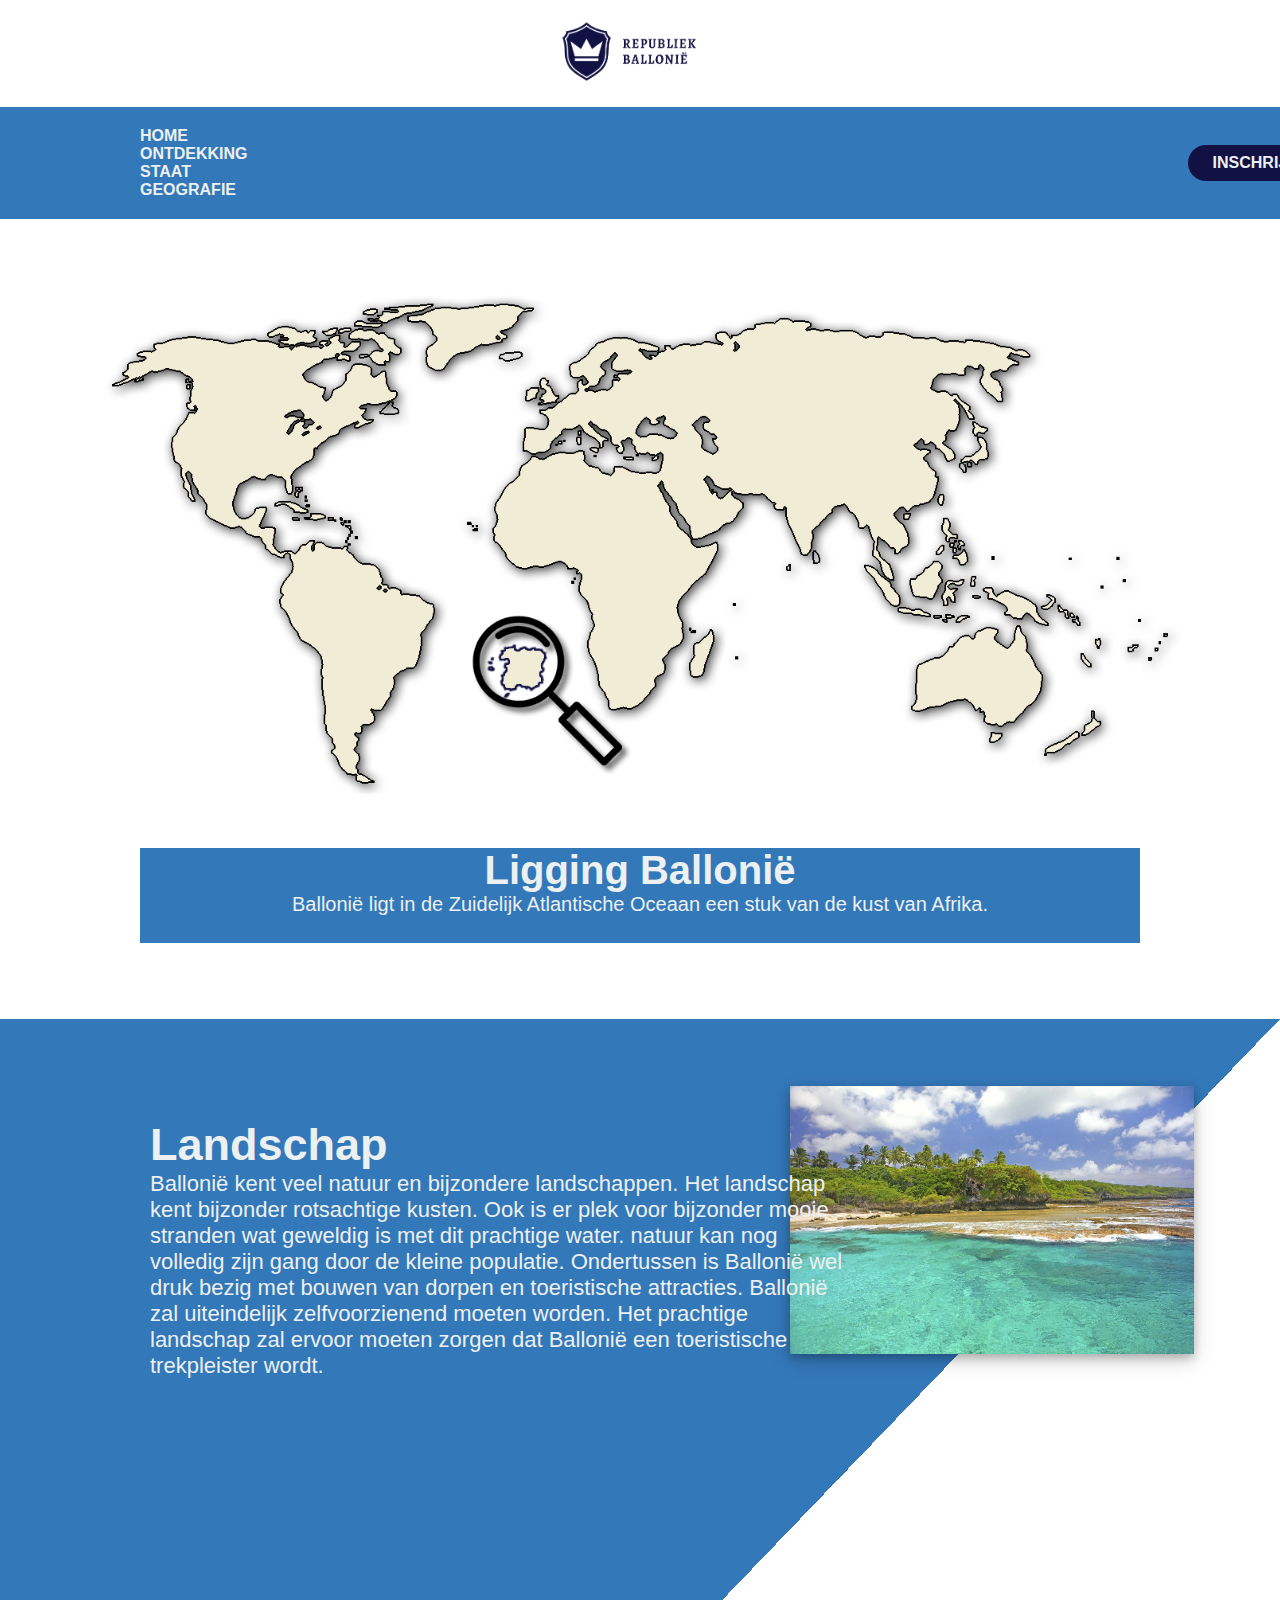
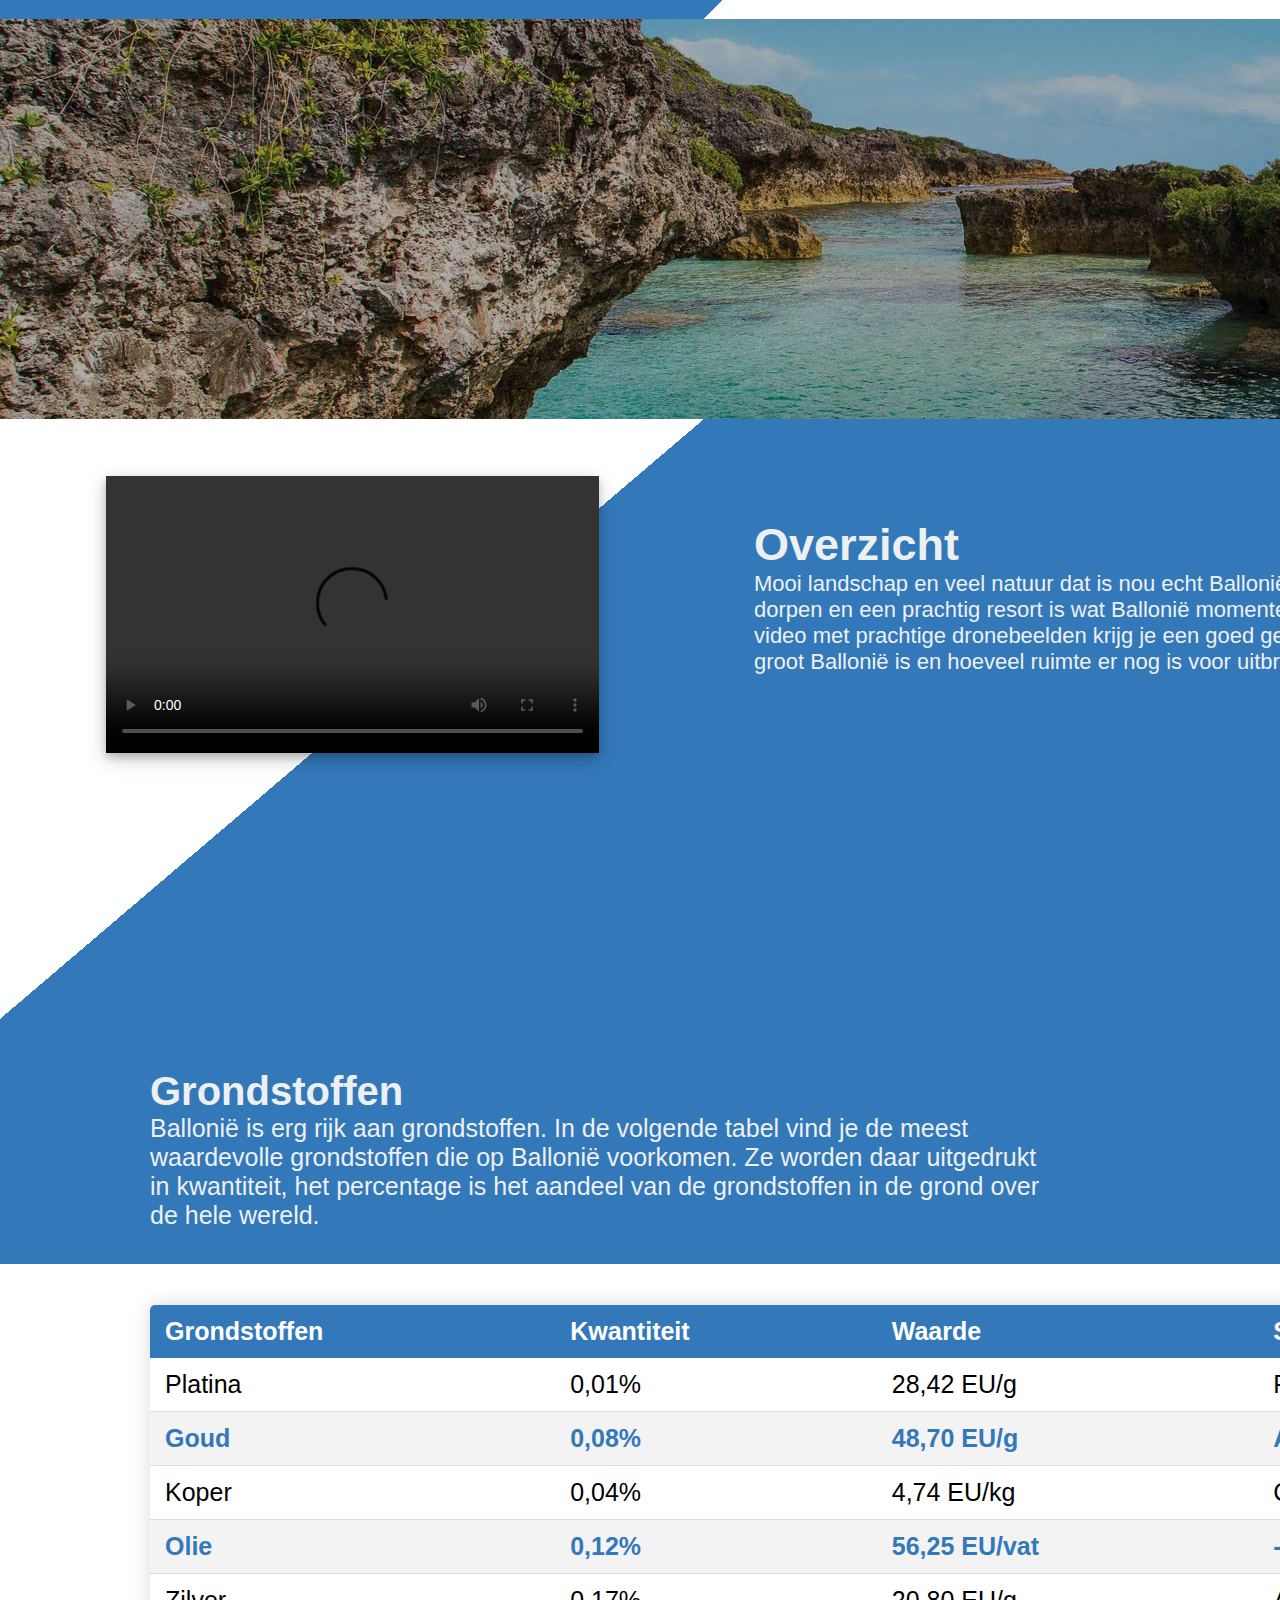
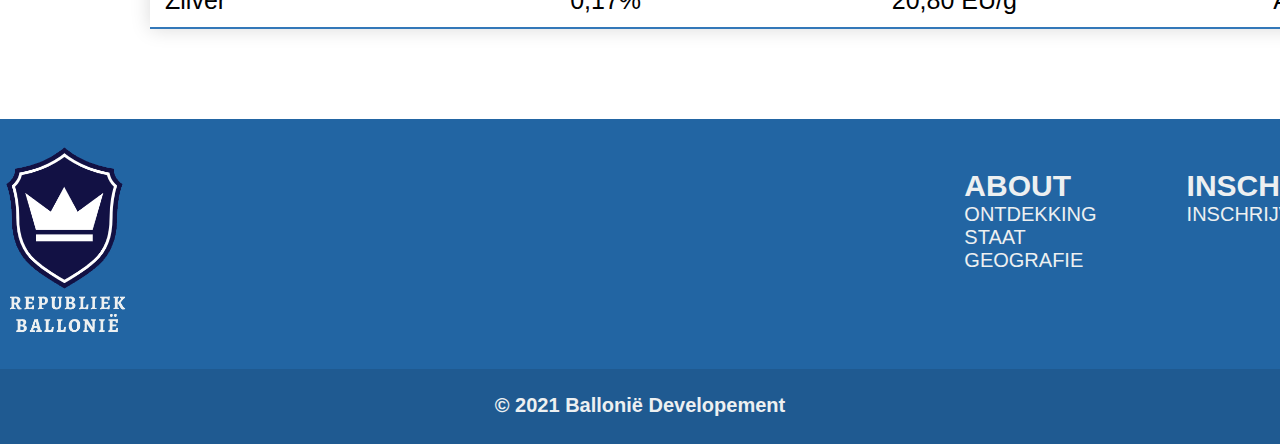
==== Geografie.html @ 10a9c6c1 "Add files via upload" ====
<!DOCTYPE html>
<html lang="en" dir="ltr">
  <head>
    <meta charset="utf-8">
    <title>Republiek Ballonië</title>
    <link rel="stylesheet" href="Geografie.css">
    <script src="http://code.jquery.com/jquery-3.5.1.min.js"
            integrity="sha256-9/aliU8dGd2tb6OSsuzixeV4y/faTqgFtohetphbbj0="
            crossorigin="anonymous"></script>
  </head>

  <body>
    <center><img class="logo"src="images/LogoDBlauw.png" alt="logo"></center>
      <header>
        <nav>
          <ul class="nav_links">
            <li><a class="links" href="index.html">Home</a></li>
            <li><a class="links" href="Ontdekking.html">Ontdekking</a></li>
            <li><a class="links" href="Staat.html">Staat</a></li>
            <li><a class="links" href="Geografie.html">Geografie</a></li>
          </ul>
        </nav>
        <a class="links" href="Inschrijven.html"><button class="Button1">Inschrijven</button></a>
      </header>

  <div class="ligging">
    <center><img src="images/Kaart.png" alt=""></center>
    <center><div class="tekstblok"><h1>Ligging Ballonië</h1>
    <p>Ballonië ligt in de Zuidelijk Atlantische Oceaan een stuk van de kust van Afrika.<p>
    </div></center>
  </div>


  <div class="slideshow">
    <div class="slidetekst">
      <h1>Landschap</h1>
      <p>Ballonië kent veel natuur en bijzondere landschappen. Het landschap kent bijzonder rotsachtige kusten. Ook is er plek voor bijzonder mooie stranden wat geweldig is met dit prachtige water. natuur kan nog volledig zijn gang door de kleine populatie. Ondertussen is Ballonië wel druk bezig met bouwen van dorpen en toeristische attracties. Ballonië zal uiteindelijk zelfvoorzienend moeten worden. Het prachtige landschap zal ervoor moeten zorgen dat Ballonië een toeristische trekpleister wordt. </p>
    </div>

    <div class="gallery">
      <center><img class="gallery_pictures" src="images/Landschap1.jpg"></center>
    </div>
  </div>

  <div class="imgbreed"></div>

  <div class="overzicht">
    <div class="videogallery">
      <center>
        <video class="video" width="560" height="315" controls>
          <source src="videos/BALLONIË SFEERVIDEO.mp4" type="video/mp4">
          </video>
        </center>
      </div>

      <div class="overzichttekst">
        <h1>Overzicht</h1>
        <p>Mooi landschap en veel natuur dat is nou echt Ballonië. Enkele kleine dorpen en een prachtig resort is wat Ballonië momenteel kent. In deze video met prachtige dronebeelden krijg je een goed gevoel van hoe groot Ballonië is en hoeveel ruimte er nog is voor uitbreiding.</p>
      </div>
    </div>

    <div class="grondstoffen">
      <h1>Grondstoffen</h1>

    <div class="grondstoffeninhoud">
      <p>Ballonië is erg rijk aan grondstoffen. In de volgende tabel vind je de meest waardevolle grondstoffen die op Ballonië voorkomen. Ze worden daar uitgedrukt in kwantiteit, het percentage is het aandeel van de grondstoffen in de grond over de hele wereld. </p>

      <table class="content-table">
        <thead>
          <tr>
            <th>Grondstoffen</th>
            <th>Kwantiteit</th>
            <th>Waarde</th>
            <th>Symbool</th>
          </tr>
        </thead>

        <tbody>
          <tr>
            <td>Platina</td>
            <td>0,01%</td>
            <td>28,42 EU/g</td>
            <td>Pt</td>
          </tr>

          <tr class="active-row">
            <td>Goud</td>
            <td>0,08%</td>
            <td>48,70 EU/g</td>
            <td>Au</td>
          </tr>

          <tr>
            <td>Koper</td>
            <td>0,04%</td>
            <td>4,74 EU/kg</td>
            <td>Cu</td>
          </tr>

          <tr class="active-row">
            <td>Olie</td>
            <td>0,12%</td>
            <td>56,25 EU/vat</td>
            <td>-</td>
          </tr>

          <tr>
            <td>Zilver</td>
            <td>0,17%</td>
            <td>20,80 EU/g</td>
            <td>Ag</td>
          </tr>
        </tbody>
      </table>

    </div>
    </div>


  <div class="footer">
    <div class="footer-content">
      <div class="logo-section">
        <img src="images/LogoWebsite.png">
      </div>
      <div class="about-section">
      <ul>
        <li class="Title">About</li>
        <li class="Kopje" ><a class="Kopje" href="Ontdekking.html">Ontdekking</a></li>
        <li class="Kopje" ><a class="Kopje" href="Staat.html">Staat</a></li>
        <li class="Kopje" ><a class="Kopje" href="Geografie.html">Geografie</a></li>
      </ul>
      </div>
      <div class="inschrijven-section">
      <ul>
        <li class="Title">Inschrijven</li>
        <li class="Kopje" ><a class="Kopje" href="Inschrijven.html">Inschrijven</a></li>
      </ul>
      </div>
    </div>

    <div class="footer-copyright">
      <center><h1>&#169; 2021 Ballonië Developement </h1>
    </div>

  </div>
</body>
</html>

<script>
      let images_array = [
        "images/Landschap1.jpg",
        "images/Landschap2.jpg",
        "images/Landschap3.jpg",,
        "images/Landschap4.jpg",
        "images/Landschap5.jpg",
      ];

      let pic = $(".gallery_pictures")

      let i = 0;
      setInterval(function() {
          i = (i + 1) %  images_array.length;
        $(document).ready(function() {
          pic.fadeOut(400, () => {
              pic.attr("src", images_array[i]);
            pic.fadeIn(400);
          });
        });
      }, 4500);

</script>
---- Geografie.css ----
* {
  box-sizing: border-box;
  margin: 0;
  padding 0;

}



li, .links, .Button1 {
  font-family: 'Open Sans', sans-serif;
  font-weight: 650;
  font-size: 16px;
  color: #edf0f1;
  text-decoration: none;
  writing-mode: horizontal;
  text-orientation: upright;
  text-transform: uppercase;
  word-wrap: break-word;
  margin-left: 40px
}



header {
  display: flex;
  justify-content: flex-start;
  align-items: center;
  padding: 20px;
  background-color: #3378B9;
}

.ligging img {
  width: auto;
  height: 500px;
  margin-top: 75px;
}

.ligging {
  width: 100%;
  height: 800px;
}

.ligging h1 {
  margin-top: 50px;
  font-family: "Open Sans", sans-serif;
  font-size: 40px;
  font-weight: 800;
}

.ligging p {
  font-family: "Open Sans", sans-serif;
  font-size: 20px;
  font-weight: normal;
  margin-bottom: 50px;
}

.tekstblok {
  background-color: #3378B9;
  width: 1000px;
  height: 95px;
  color: #edf0f1;
}


.logo {
  max-width:12.5%;
  height:auto;
  position: relative;
  margin-bottom: 20px;
  margin-top: 20px;
}

.nav_links {
  list-style: none;
}

.nav_links li {
  display: inline-block;
}

.nav_links li a {
  transition: all 0.3s ease 0;
}

.nav_links li a:hover {
  color: #0088a9;
}

.Button1 {
  padding: 9px 25px;
  background-color: rgba(18,17,68,1);
  border: none;
  border-radius: 50px;
  cursor: pointer;
  transition: all 0.3s ease 0;
  margin-left: 900px;
}

.Button1:hover {
  background-color: rgba(18,17,68,0.8);
}




.imgbreed {
  width: 100%;
  height: 400px;
  background-image: url(images/Landschapbreed.jpg);
}

.slideshow {
  display: flex;
  width: 100%;
  height: 600px;
  m
}

.slidetekst {
  background-color: #3378B9;
  width: 55%;
  height: 600px;

}



.slidetekst h1, .slidetekst p {
  position: relative;
  top: 100px;
  left: 150px;
  color: #edf0f1;
  font-family: "Open Sans", sans-serif;
  width: 700px;
}

.slidetekst h1 {
  font-size: 45px;
  font-weight: 800;
}

.slidetekst p {
  font-size: 22px;
  font-weight: lighter;

}

.gallery {
  background-image:         linear-gradient(to bottom right, #3378B9 50%, white 0.0001%);
  width: 45%;
  height: 600px;
}

.gallery_pictures {
  width: 70%;
  height: auto;
  margin-top: 11.5%;
  box-shadow: 0 4px 8px 0 rgba(0, 0, 0, 0.2), 0 6px 20px 0 rgba(0, 0, 0, 0.19)
}

.overzicht {
  display: flex;
  width: 100%;
  height: 600px;
}

.overzichttekst {
  background-color: #3378B9;
  width: 45%;
  height: 600px;

}



.overzichttekst h1, .overzichttekst p {
  position: relative;
  top: 100px;
  left: 50px;
  color: #edf0f1;
  font-family: "Open Sans", sans-serif;
  width: 700px;
}

.overzichttekst h1 {
  font-size: 45px;
  font-weight: 800;
}

.overzichttekst p {
  font-size: 22px;
  font-weight: lighter;

}

.videogallery{
  background-image:         linear-gradient(to bottom right, white 50%, #3378B9  0.0001%);
  width: 55%;
  height: 600px;
}

.video {
  width: 70%;
  height: auto;
  margin-top: 8%;
  box-shadow: 0 4px 8px 0 rgba(0, 0, 0, 0.2), 0 6px 20px 0 rgba(0, 0, 0, 0.19)
}

.grondstoffen {
  width: 100%;
  height: 700px;
  background-image:         linear-gradient(to bottom, #3378B9 35%, white 0.0001%);
}

.grondstoffen h1 {
  font-family: "Open Sans", sans-serif;
  font-size: 40px;
  font-weight: 800;
  margin-left: 150px;
  position: relative;
  top: 50px;
  color: #edf0f1;
}



.grondstoffeninhoud p {
  font-family: "Open Sans", sans-serif;
  font-size: 25px;
  color: #edf0f1;
  font-weight: lighter;
  margin: 50px 150px;
  width: 900px;

}

.content-table {
  margin: 75px 150px;
  border-collapse: collapse;
  font-size: 25px;
  font-family: "Open Sans", sans-serif;
  min-width: 1400px;
  border-radius: 5px 5px 0 0;
  overflow: hidden;
  box-shadow: 0 0 20px rgba(0, 0, 0, 0.15);
}

.content-table thead tr {
  background-color: #3378B9;
  color: #ffffff;
  text-align: left;
  font-weight: bold;
}

.content-table th,
.content-table td {
  padding: 12px 15px;
}

.content-table tbody tr {
  border-bottom: 1px solid #dddddd;
}

.content-table tbody tr:nth-of-type(even) {
  background-color: #f3f3f3;
}

.content-table tbody tr:last-of-type {
  border-bottom: 2px solid #3378B9;
}

.content-table tbody tr.active-row {
  font-weight: bold;
  color: #3378B9;
}

.footer {
  width: 100%
}

.footer-content {
  height: 250px;;
  background-color: #2265a3;
}

.footer-content {
  display: flex;
}

.footer-copyright {
  height: 75px;
  background-color: #1f5a91;

}

.logo-section {
  height: 250px;;
  width: 450px;
}

.logo-section img {
  height: 200px;;
  width: auto;
  display: block;
  margin: auto;
  position: relative;
  top: 22px;
}

.Kopje {
  font-family: 'Open Sans', sans-serif;
  font-weight: normal;
  font-size: 20px;
  color: #edf0f1;
  text-decoration: none;
  writing-mode: horizontal;
  text-orientation: upright;
  text-transform: uppercase;
  word-wrap: break-word;
  list-style: none;
  transition: all 0.3s ease 0;
}

.Title  {
  font-family: 'Open Sans', sans-serif;
  font-weight: 650;
  font-size: 30px;
  color: #edf0f1;
  text-decoration: none;
  writing-mode: horizontal;
  text-orientation: upright;
  text-transform: uppercase;
  word-wrap: break-word;
  list-style: none;

}

.about-section {
  height: 250px;;
  width: 1000px;
}

.about-section ul {
  margin-left: 750px;
  margin-top: 50px;
  position: relative;
}

.inschrijven-section ul {
  margin-left: 10px;
  margin-top: 50px;
  position: relative;
}

.inschrijven-section {
  height: 250px;;
  width: 400px;;
}

.Kopje:hover {
  color: rgba(237,240,241,0.4);
}

.footer-copyright h1 {
  position: relative;
  top: 25px;
  color: #edf0f1;
  font-family: "Open Sans", sans-serif;
  font-size: 20px;
  font-weight: 600;
}
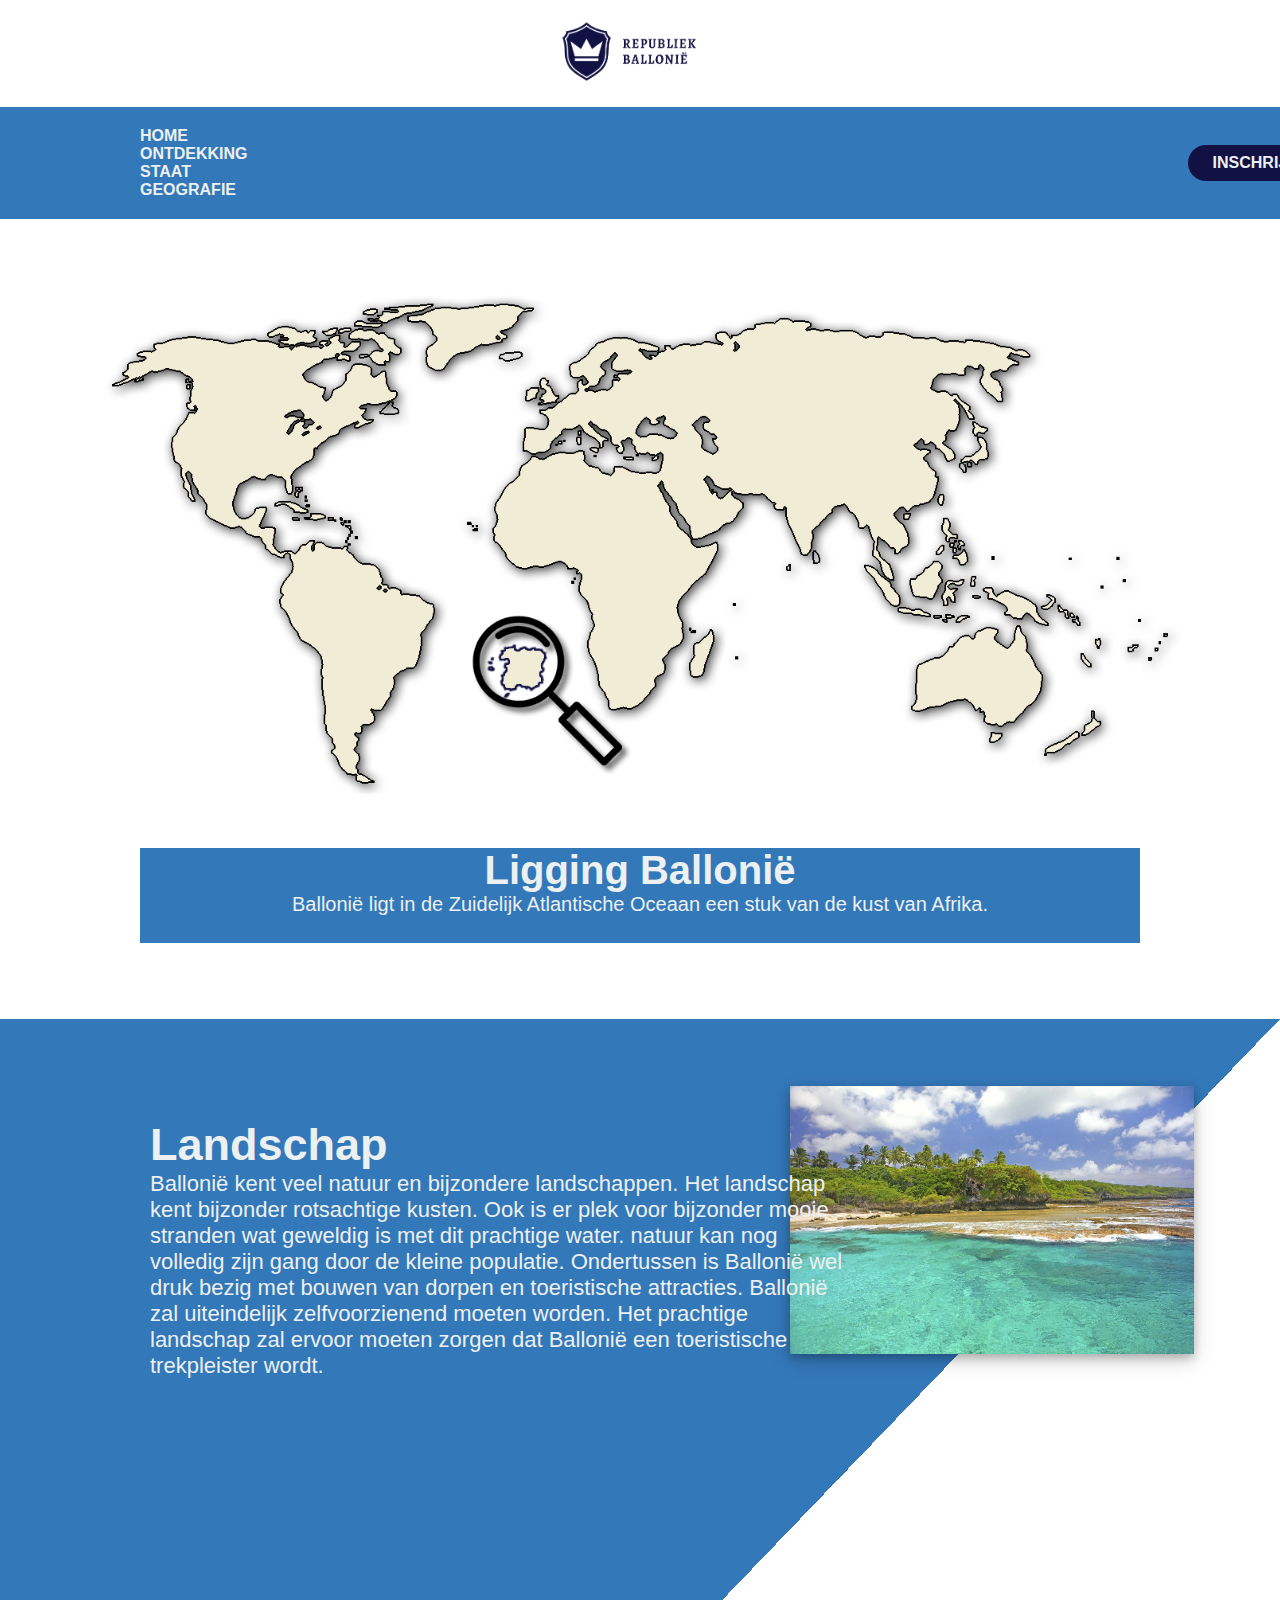
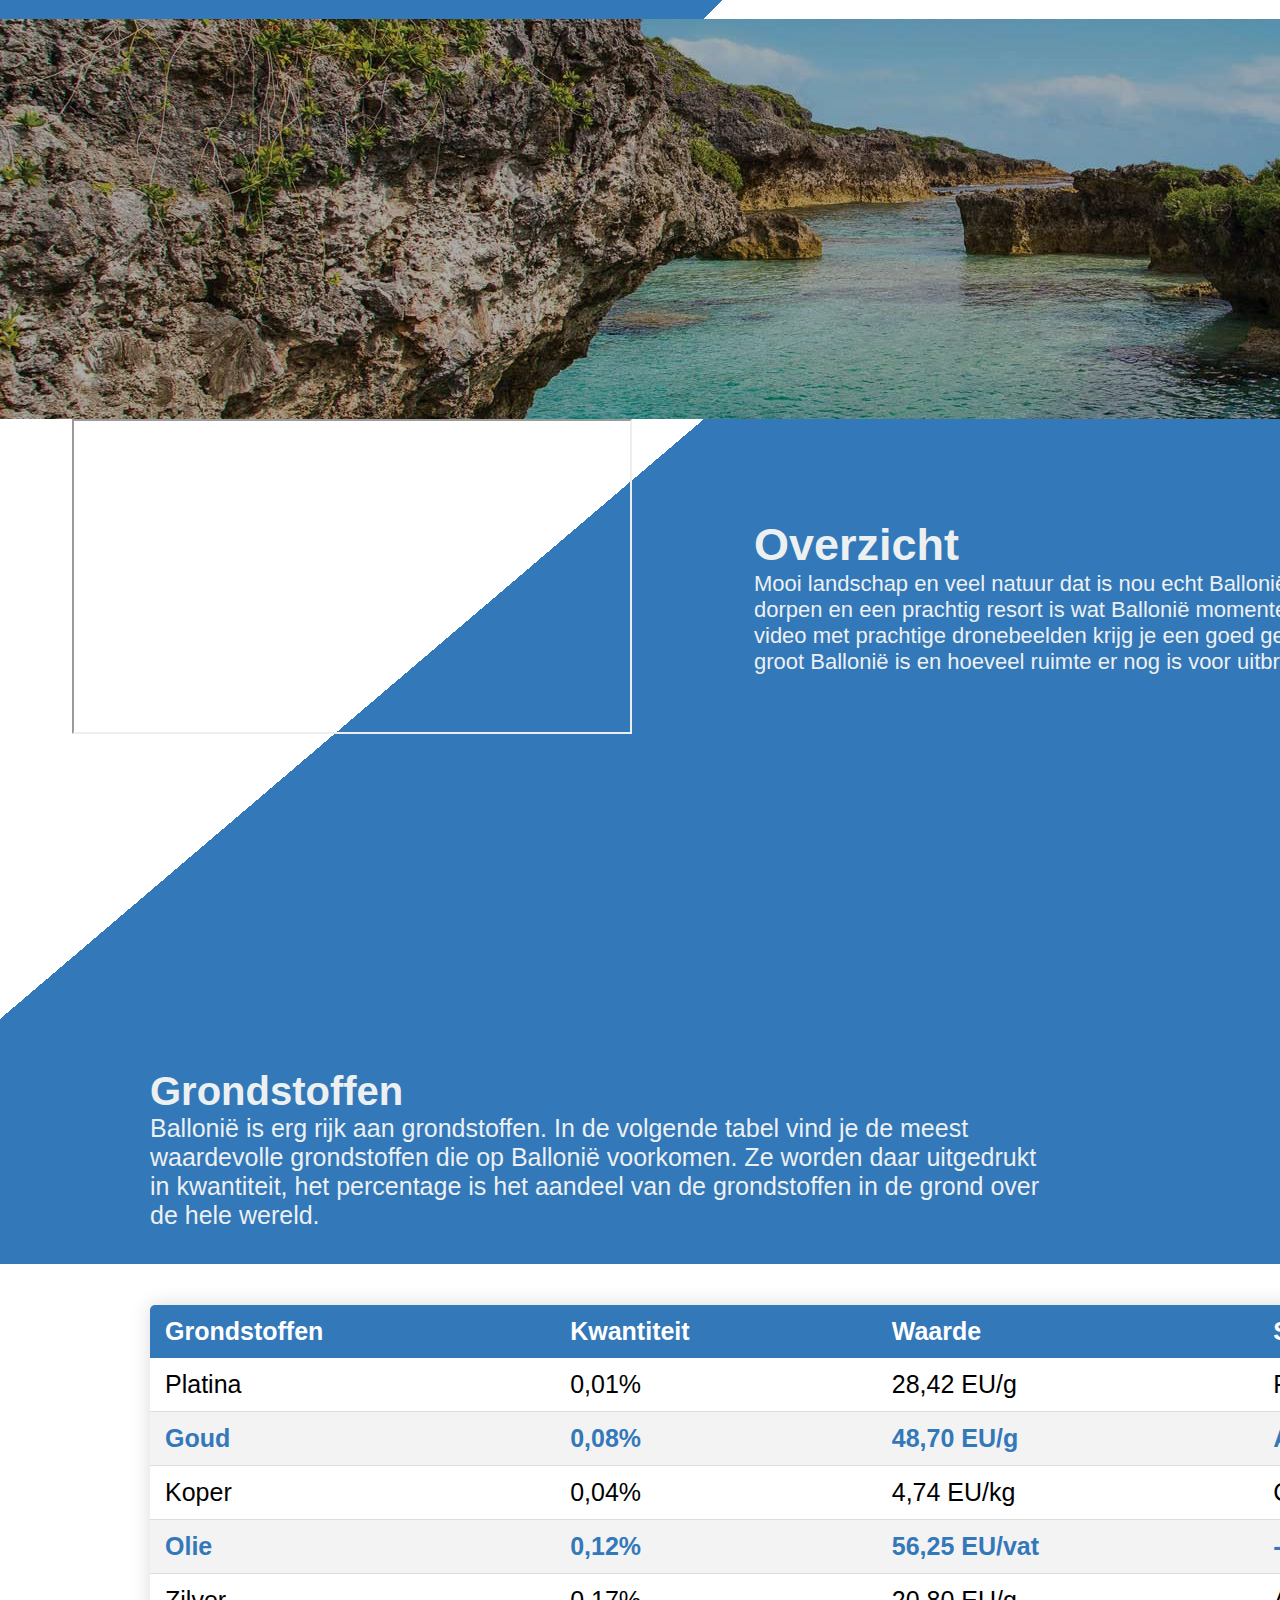
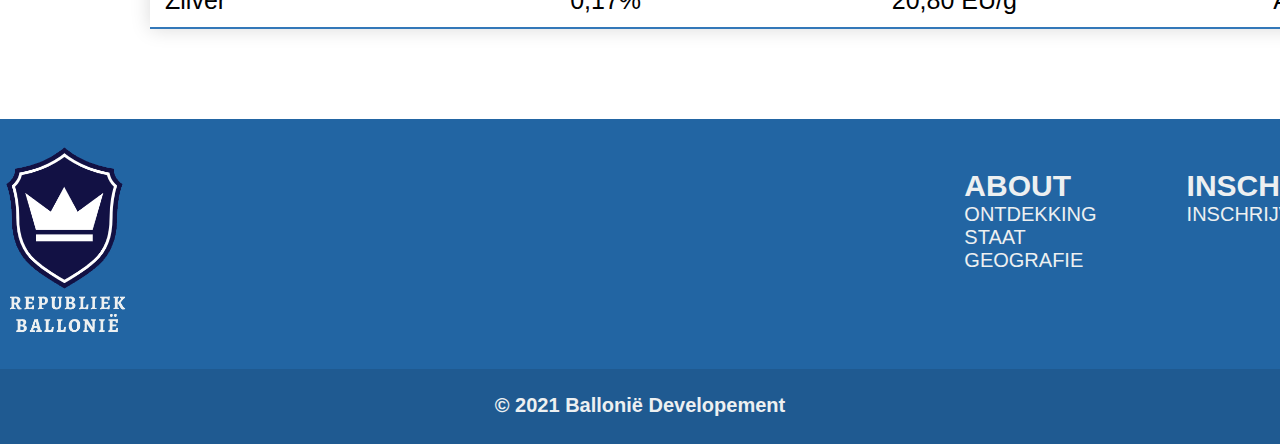
==== commit f3fc37c6: "Update Geografie.html" ====
--- a/Geografie.html
+++ b/Geografie.html
@@ -47,9 +47,9 @@
   <div class="overzicht">
     <div class="videogallery">
       <center>
-        <video class="video" width="560" height="315" controls>
-          <source src="videos/BALLONIË SFEERVIDEO.mp4" type="video/mp4">
-          </video>
+        <iframe width="560" height="315"
+        src="https://www.youtube.com/watch?v=rkEeydQVs-k">
+        </iframe>
         </center>
       </div>
 
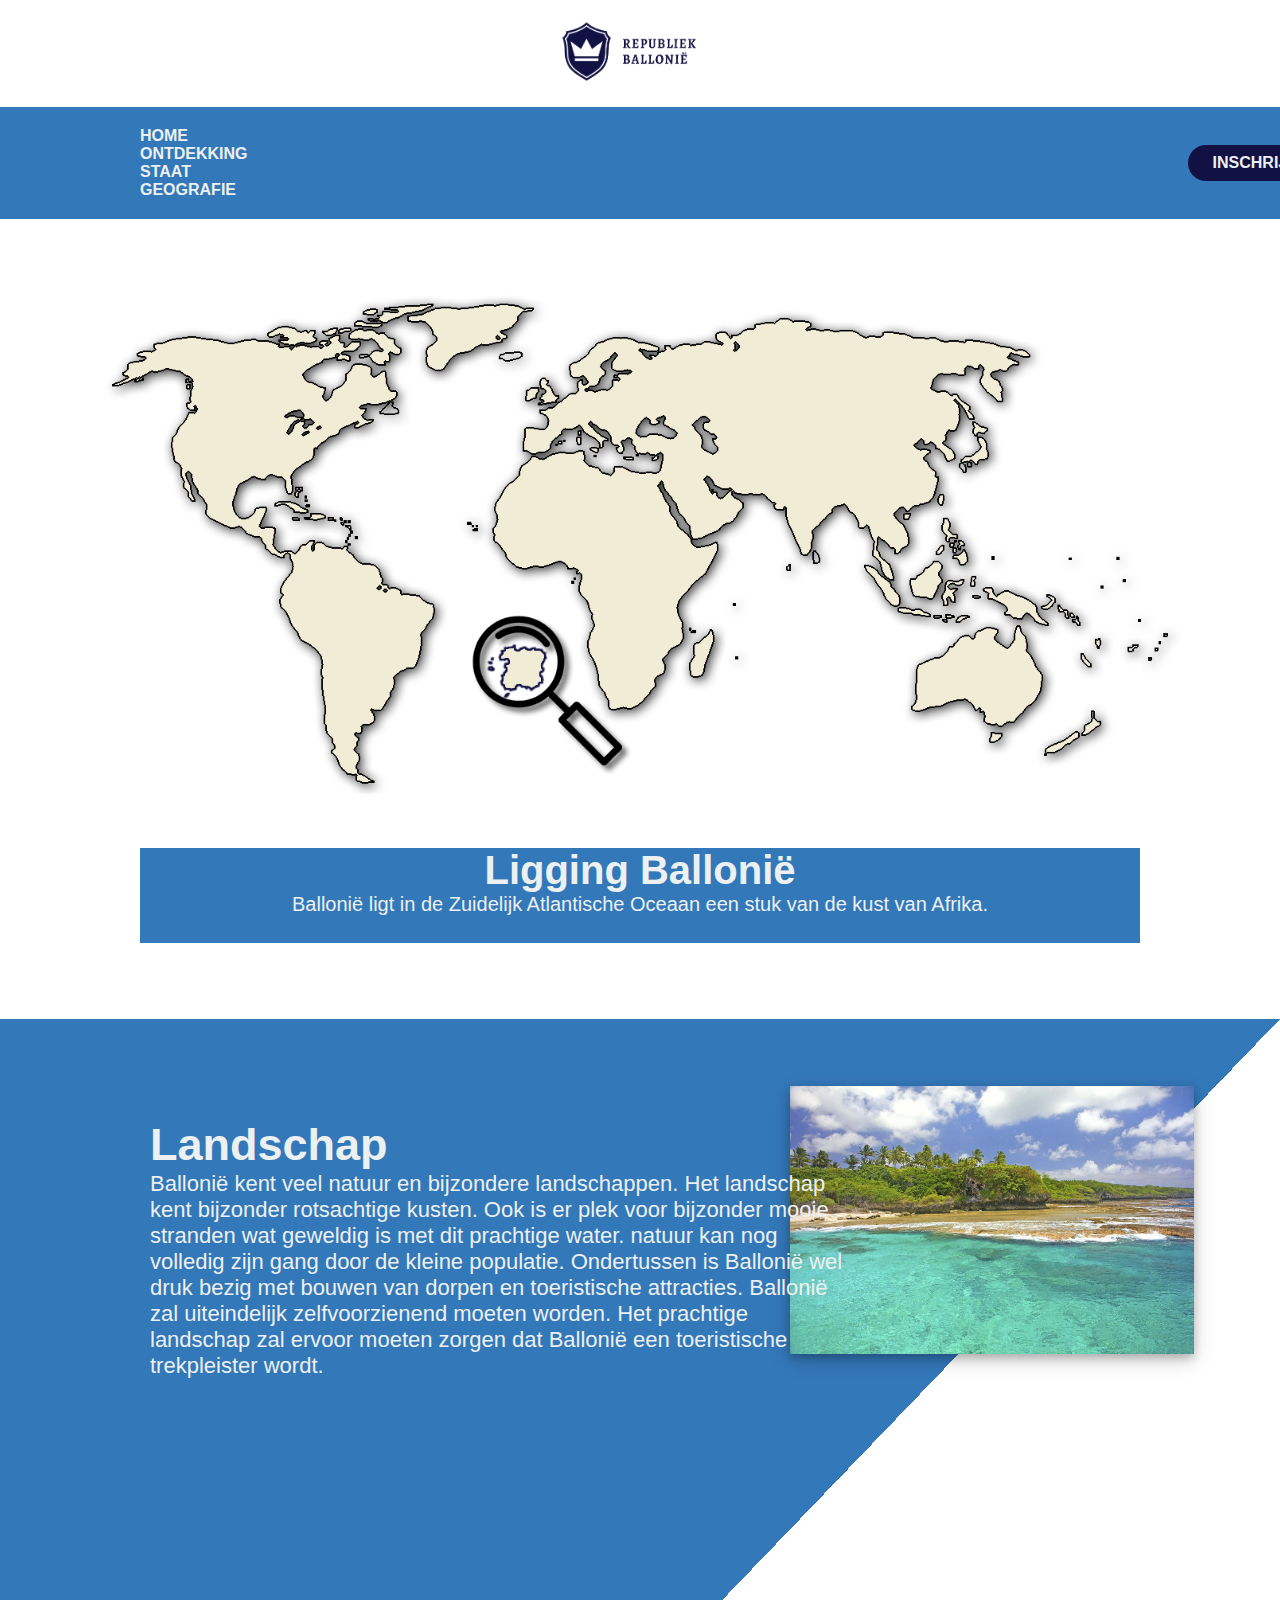
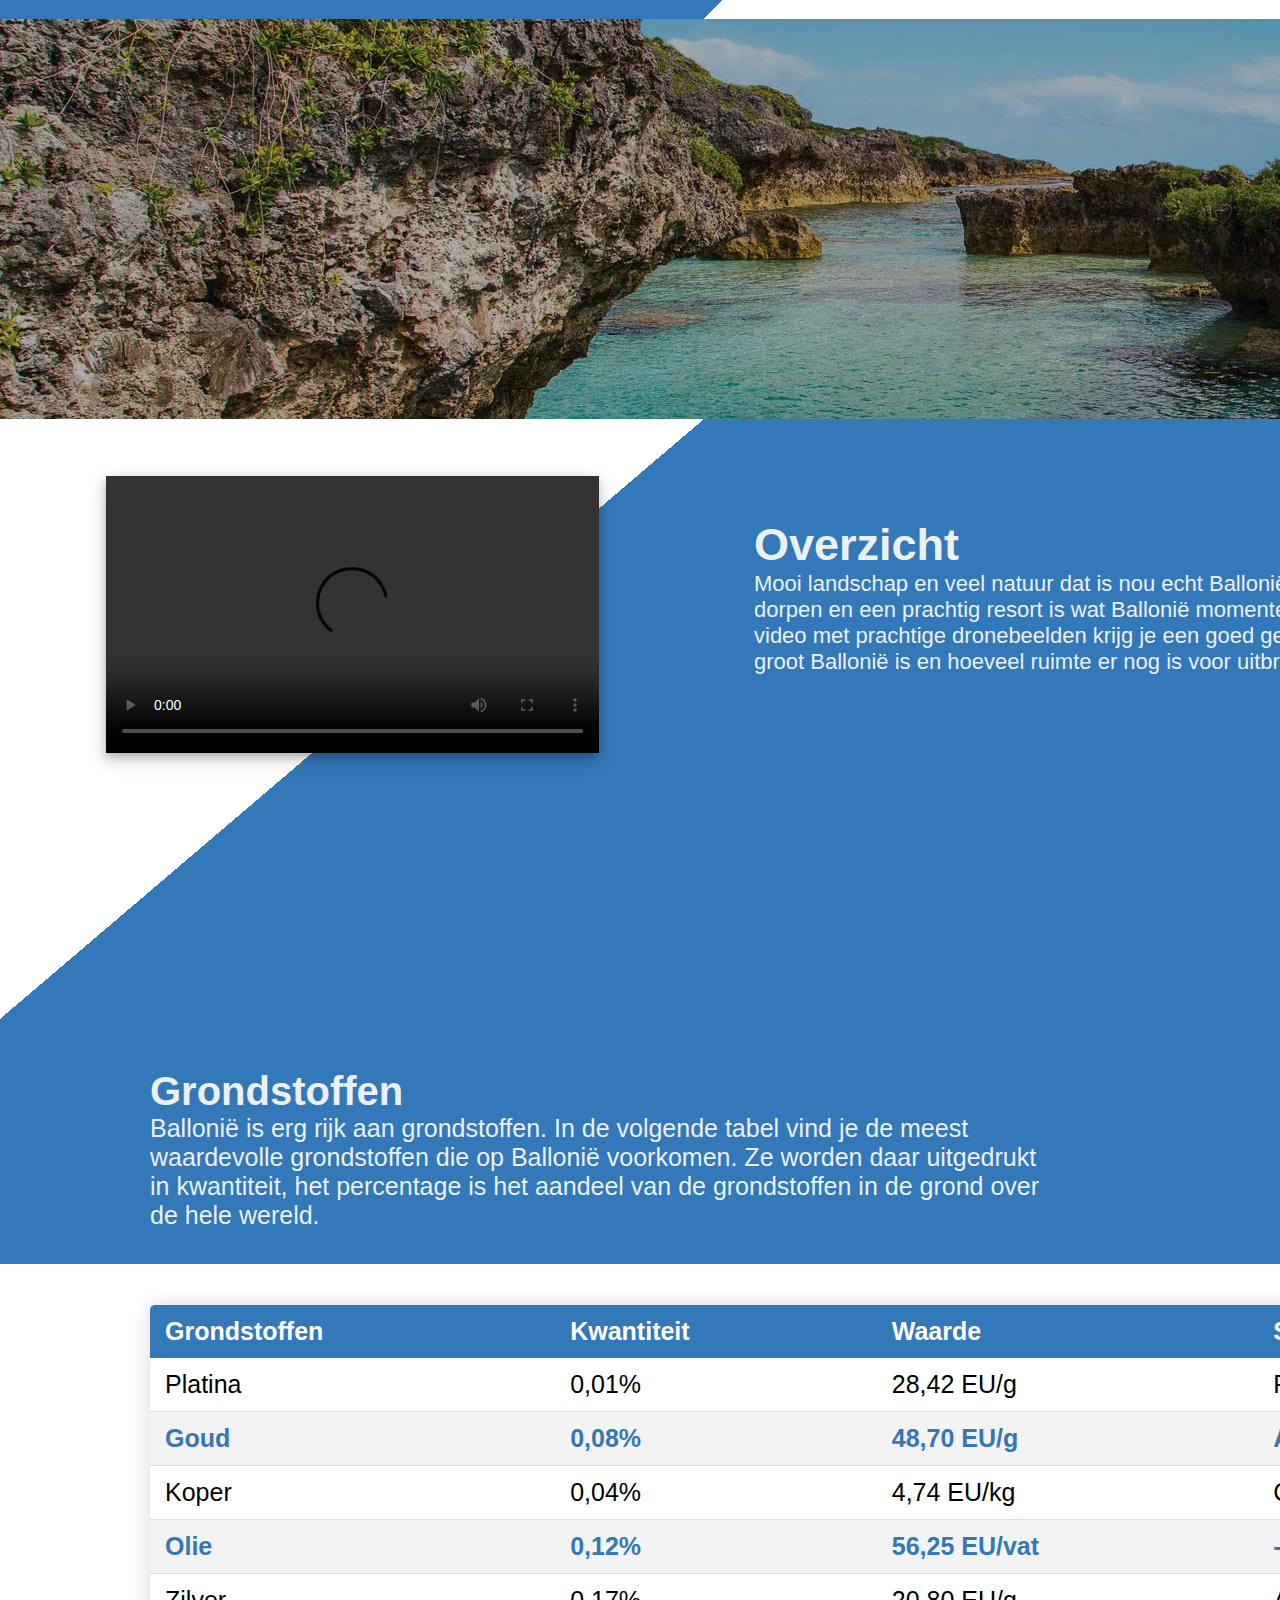
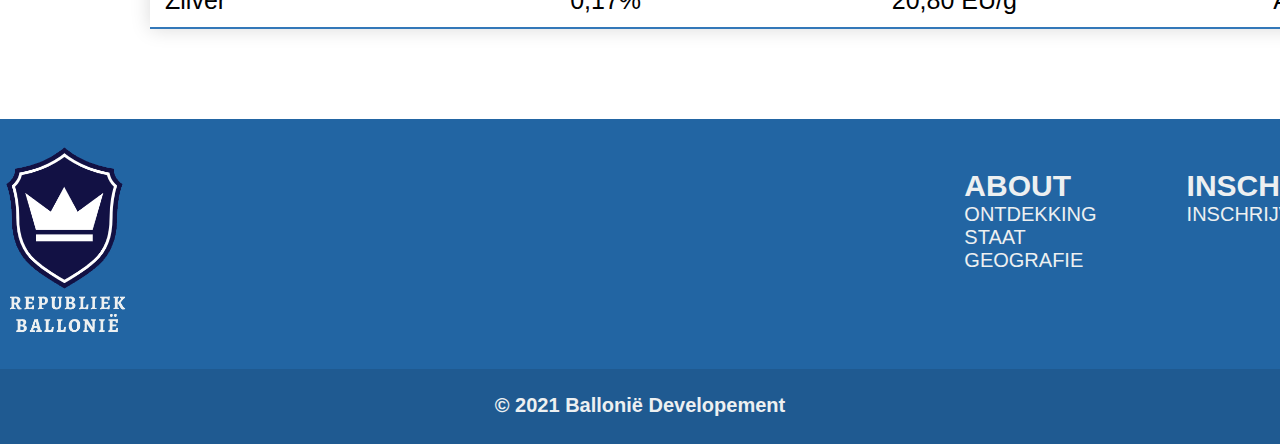
==== commit 125d964f: "Update Geografie.html" ====
--- a/Geografie.html
+++ b/Geografie.html
@@ -47,9 +47,9 @@
   <div class="overzicht">
     <div class="videogallery">
       <center>
-        <iframe width="560" height="315"
-        src="https://www.youtube.com/watch?v=rkEeydQVs-k">
-        </iframe>
+        <video class="video" width="560" height="315" controls>
+          <source src="videos/BALLONIË SFEERVIDEO.mp4" type="video/mp4">
+          </video>
         </center>
       </div>
 
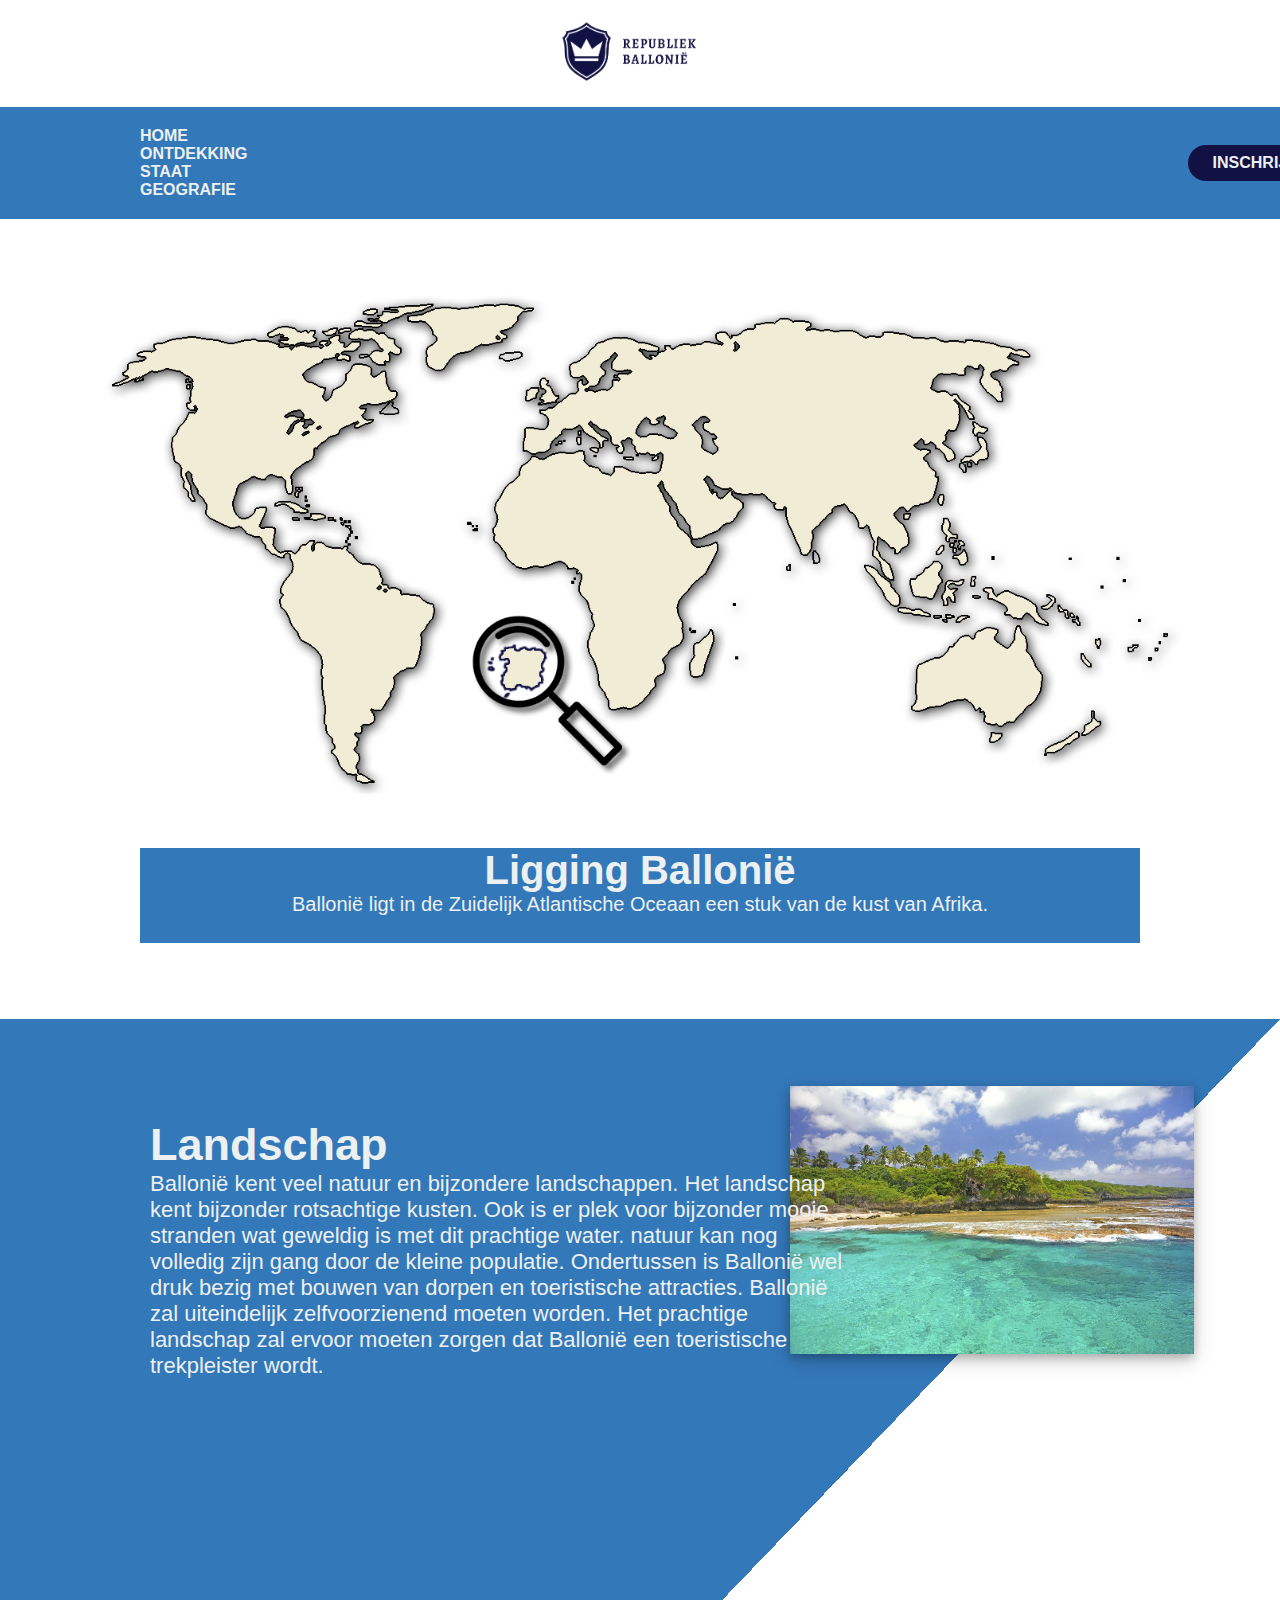
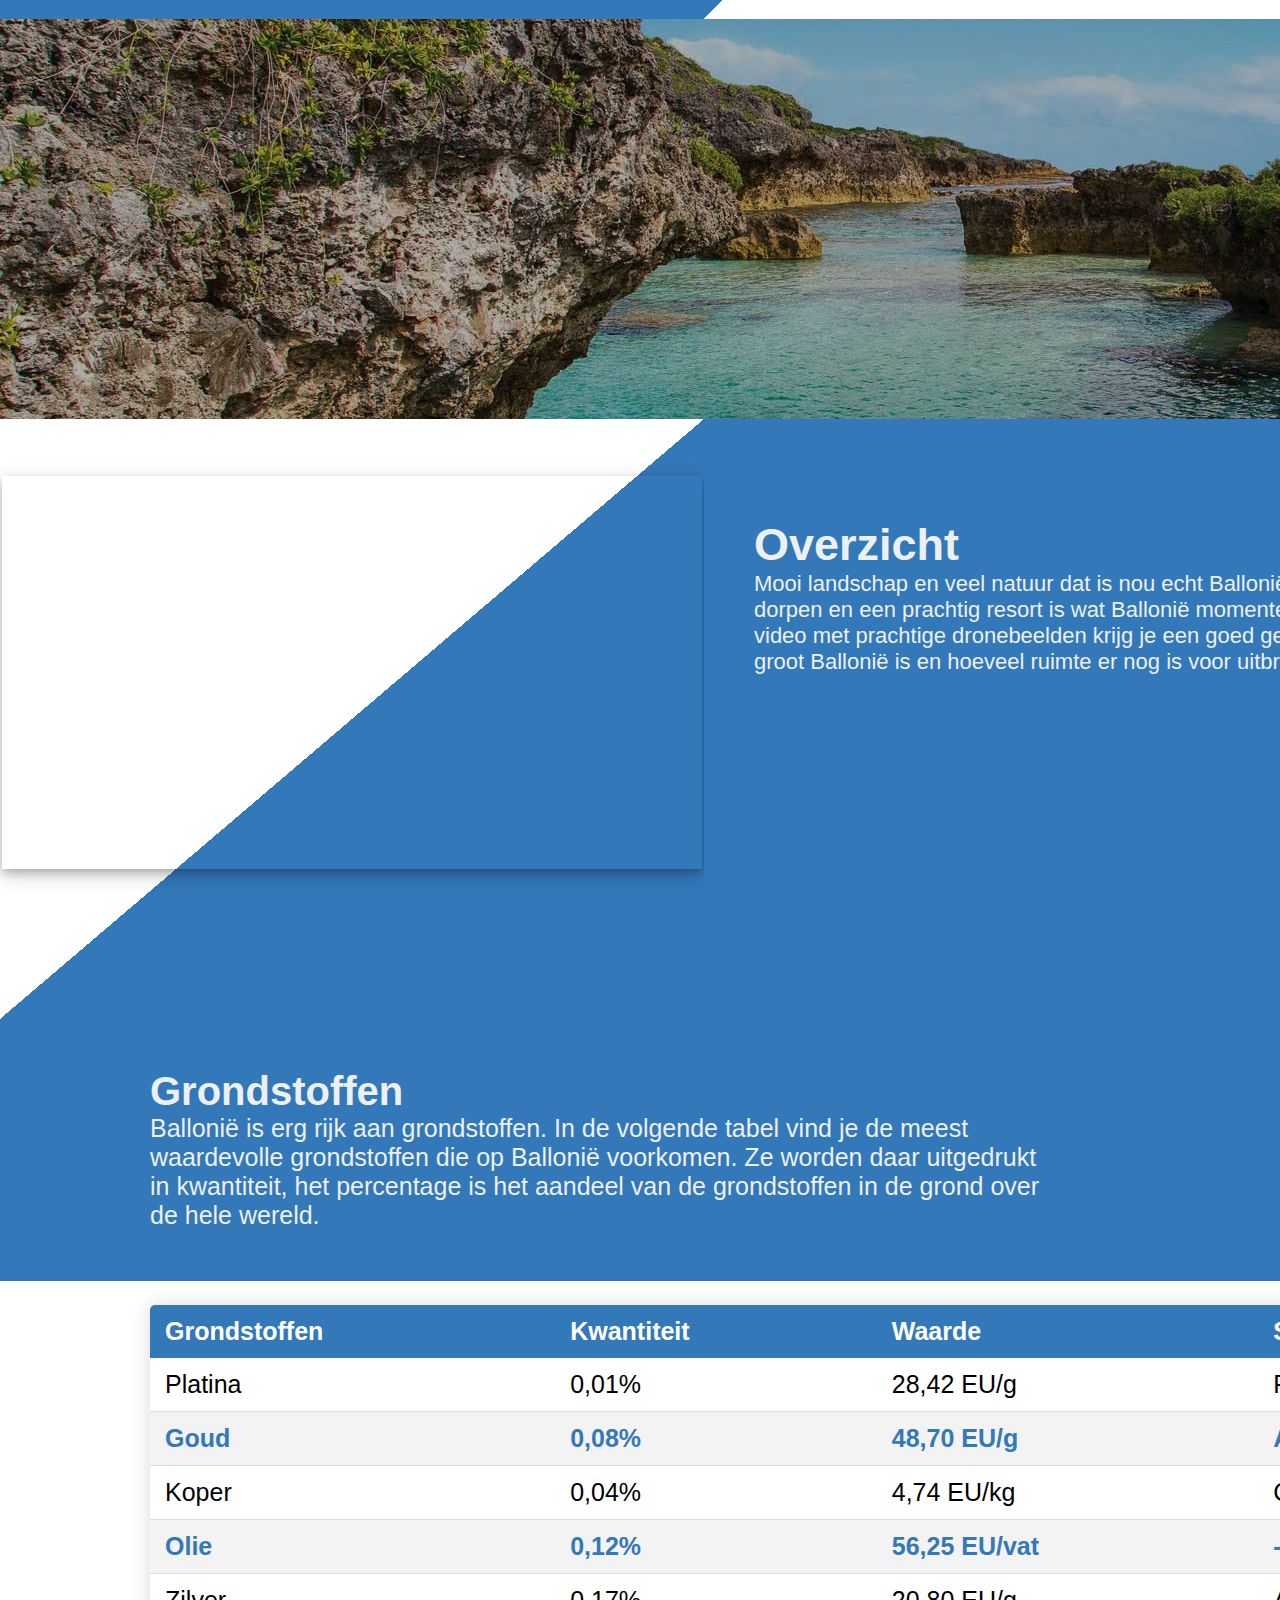
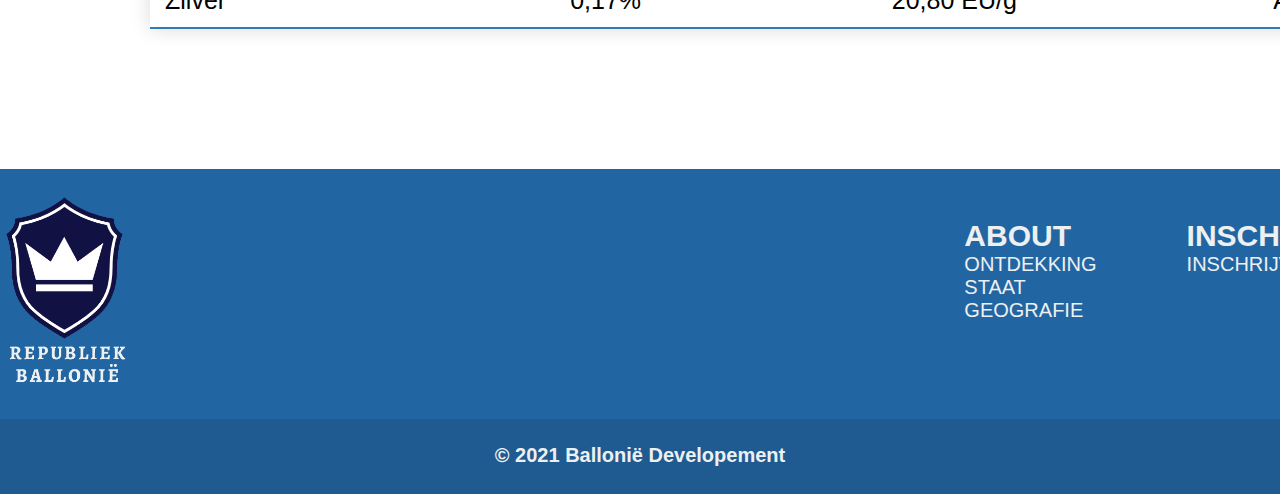
==== commit f11cee27: "Add files via upload" ====
--- a/Geografie.html
+++ b/Geografie.html
@@ -47,9 +47,7 @@
   <div class="overzicht">
     <div class="videogallery">
       <center>
-        <video class="video" width="560" height="315" controls>
-          <source src="videos/BALLONIË SFEERVIDEO.mp4" type="video/mp4">
-          </video>
+        <iframe class="video"  src="https://www.youtube.com/embed/rkEeydQVs-k" frameborder="0" allow="accelerometer; autoplay; clipboard-write; encrypted-media; gyroscope; picture-in-picture" allowfullscreen></iframe>
         </center>
       </div>
 
--- a/Geografie.css
+++ b/Geografie.css
@@ -201,15 +201,15 @@
 }
 
 .video {
-  width: 70%;
-  height: auto;
+  width: 700px;
+  height: 393.75px;
   margin-top: 8%;
   box-shadow: 0 4px 8px 0 rgba(0, 0, 0, 0.2), 0 6px 20px 0 rgba(0, 0, 0, 0.19)
 }
 
 .grondstoffen {
   width: 100%;
-  height: 700px;
+  height: 750px;
   background-image:         linear-gradient(to bottom, #3378B9 35%, white 0.0001%);
 }
 
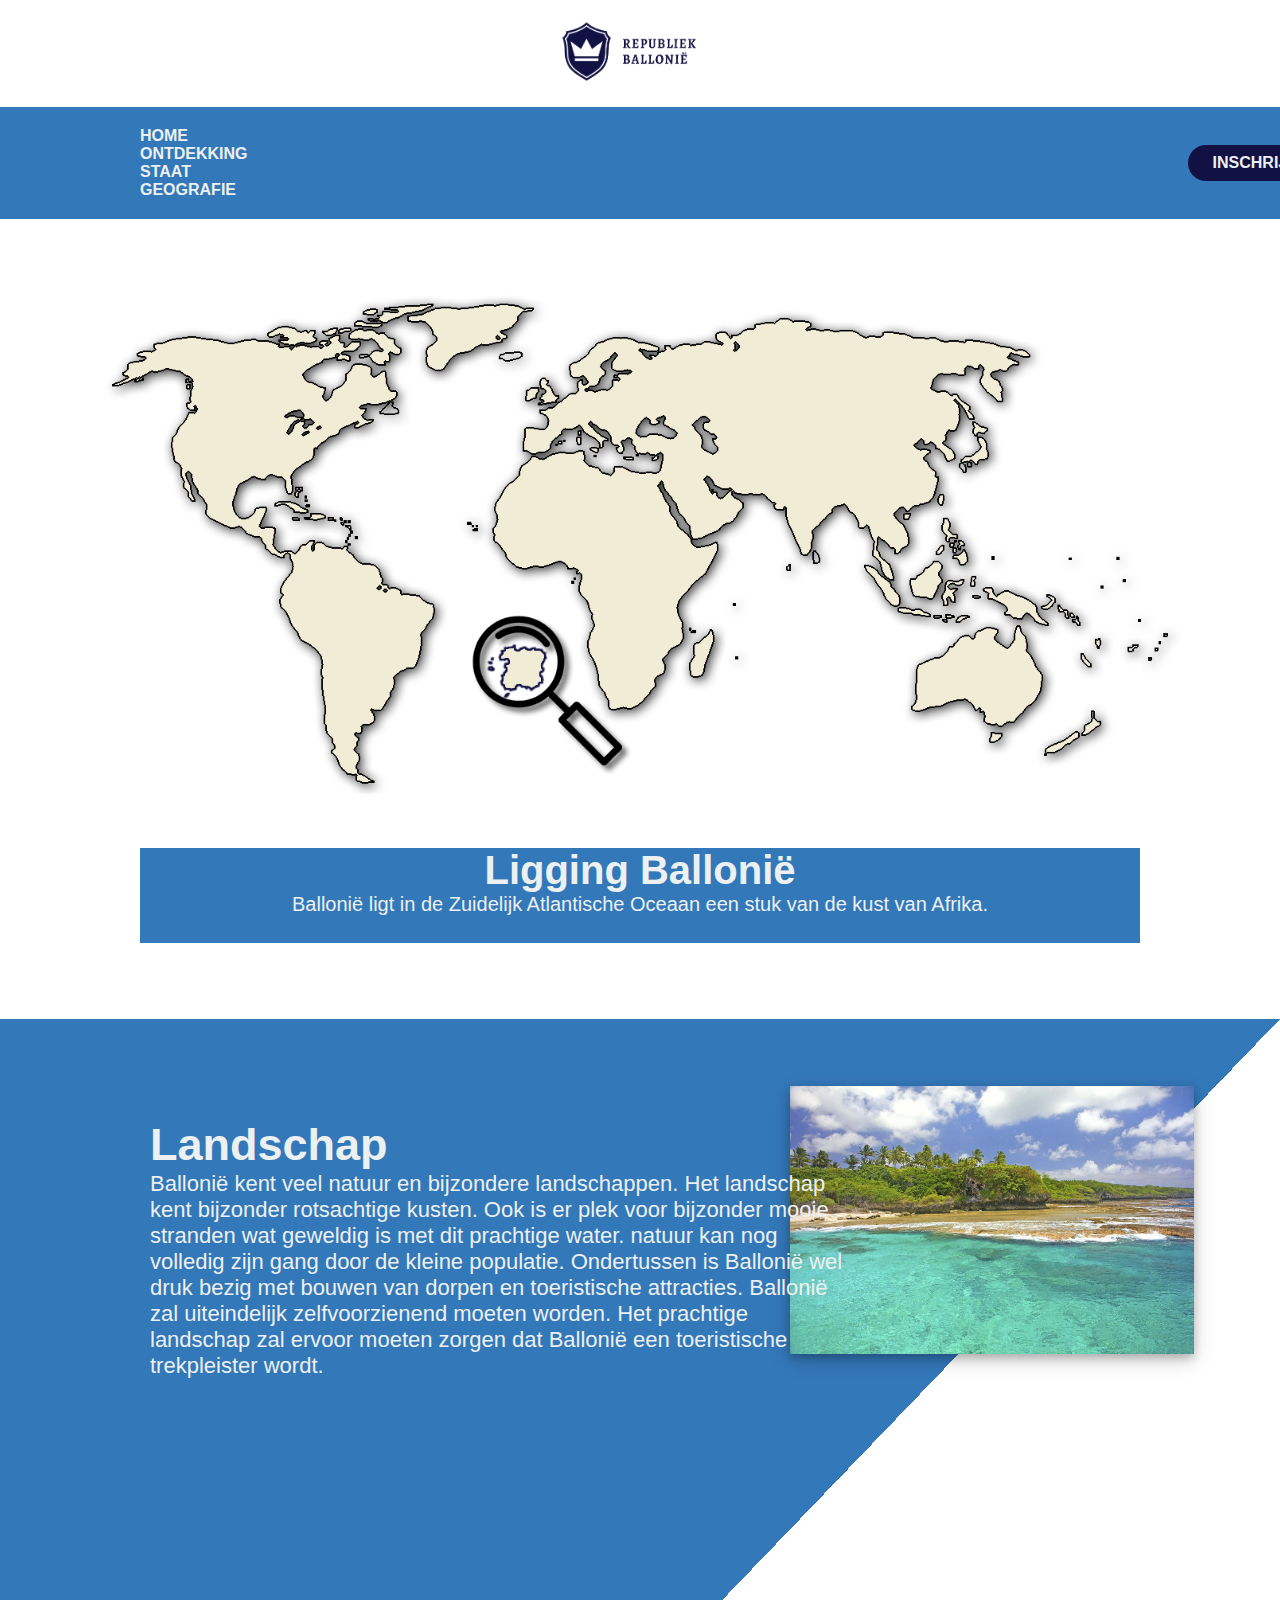
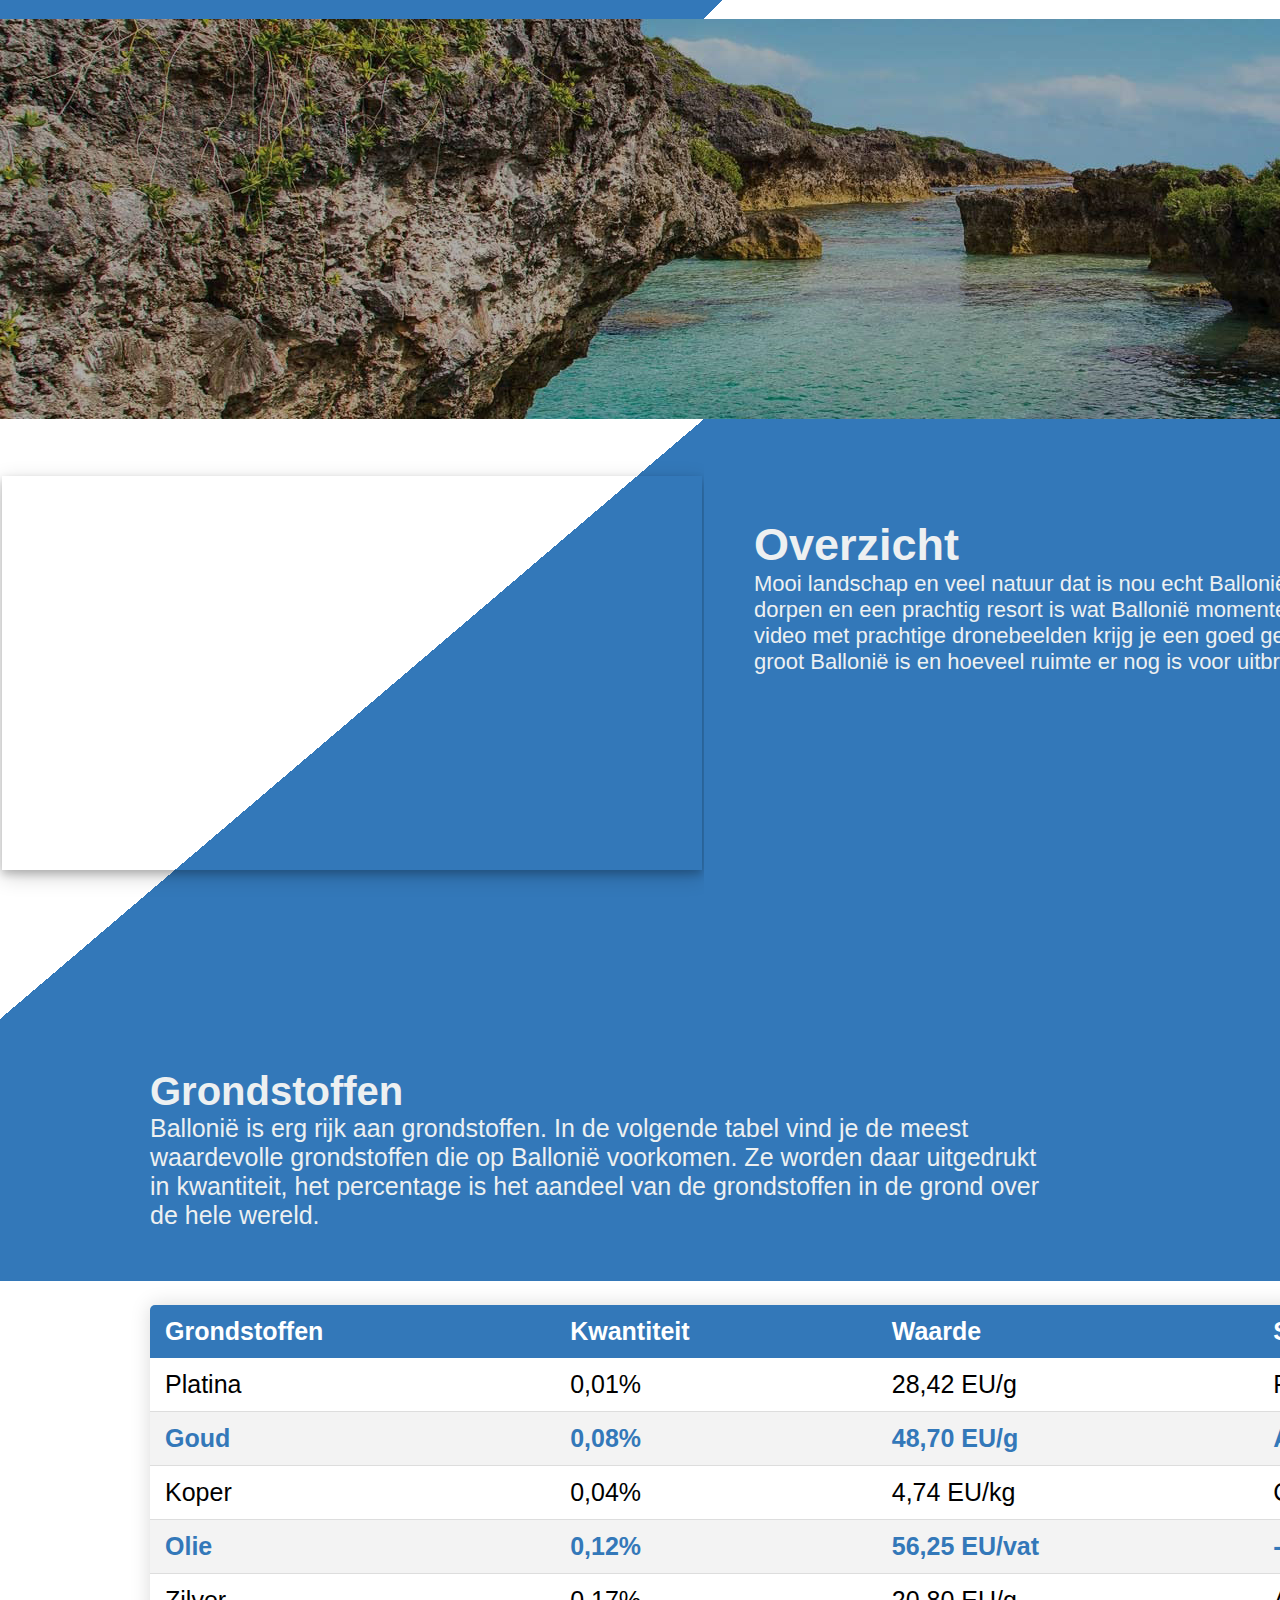
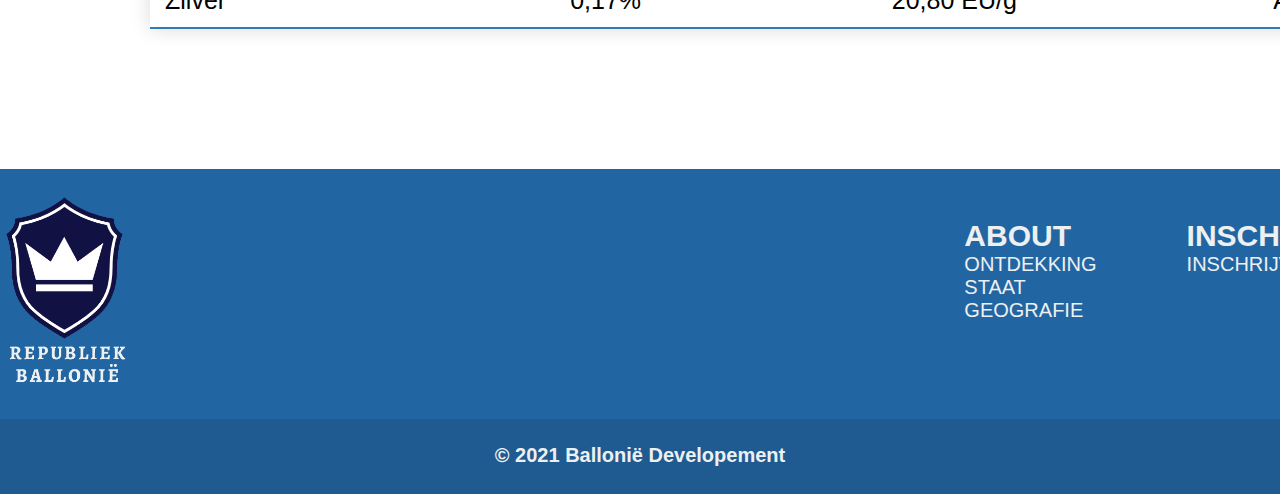
==== commit 6ab7bf3d: "Update Geografie.html" ====
--- a/Geografie.html
+++ b/Geografie.html
@@ -4,7 +4,7 @@
     <meta charset="utf-8">
     <title>Republiek Ballonië</title>
     <link rel="stylesheet" href="Geografie.css">
-    <script src="http://code.jquery.com/jquery-3.5.1.min.js"
+    <script src="https://code.jquery.com/jquery-3.5.1.min.js"
             integrity="sha256-9/aliU8dGd2tb6OSsuzixeV4y/faTqgFtohetphbbj0="
             crossorigin="anonymous"></script>
   </head>
--- a/Geografie.css
+++ b/Geografie.css
@@ -202,7 +202,7 @@
 
 .video {
   width: 700px;
-  height: 393.75px;
+  height: 394px;
   margin-top: 8%;
   box-shadow: 0 4px 8px 0 rgba(0, 0, 0, 0.2), 0 6px 20px 0 rgba(0, 0, 0, 0.19)
 }
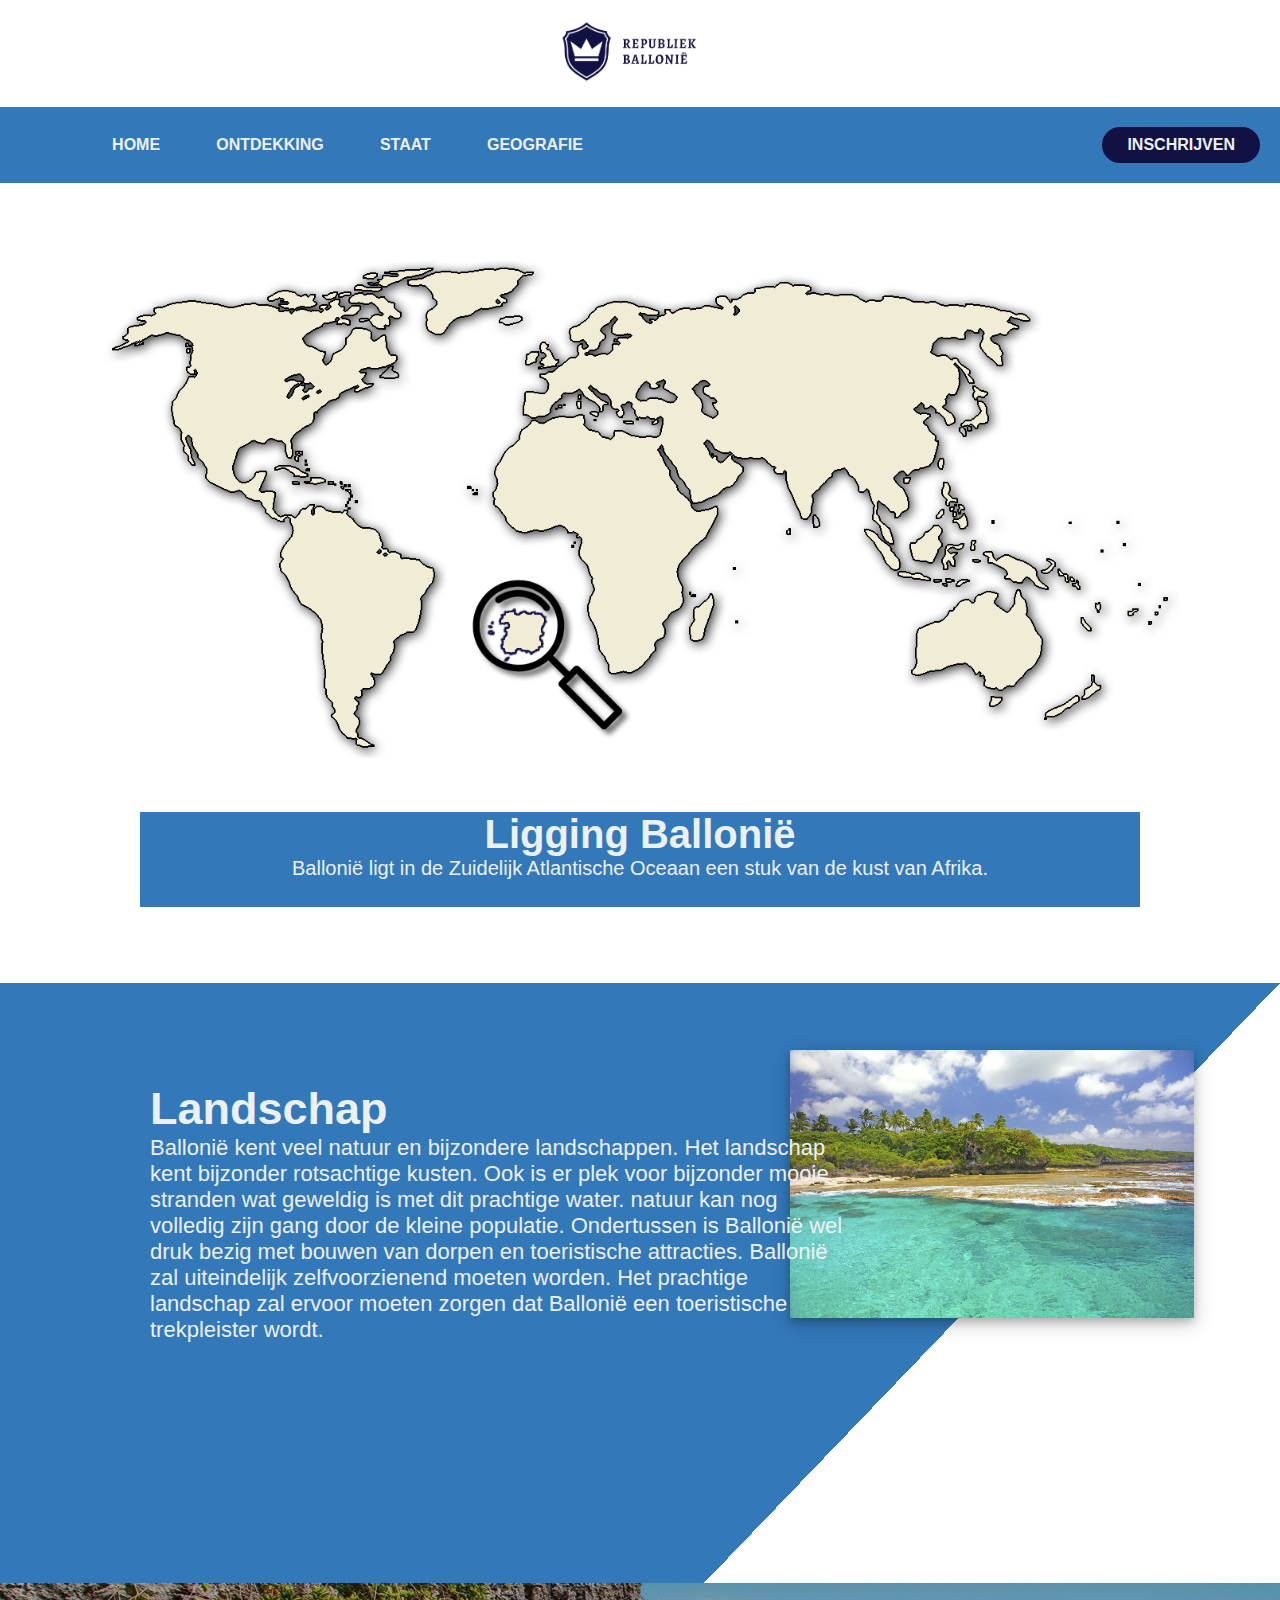
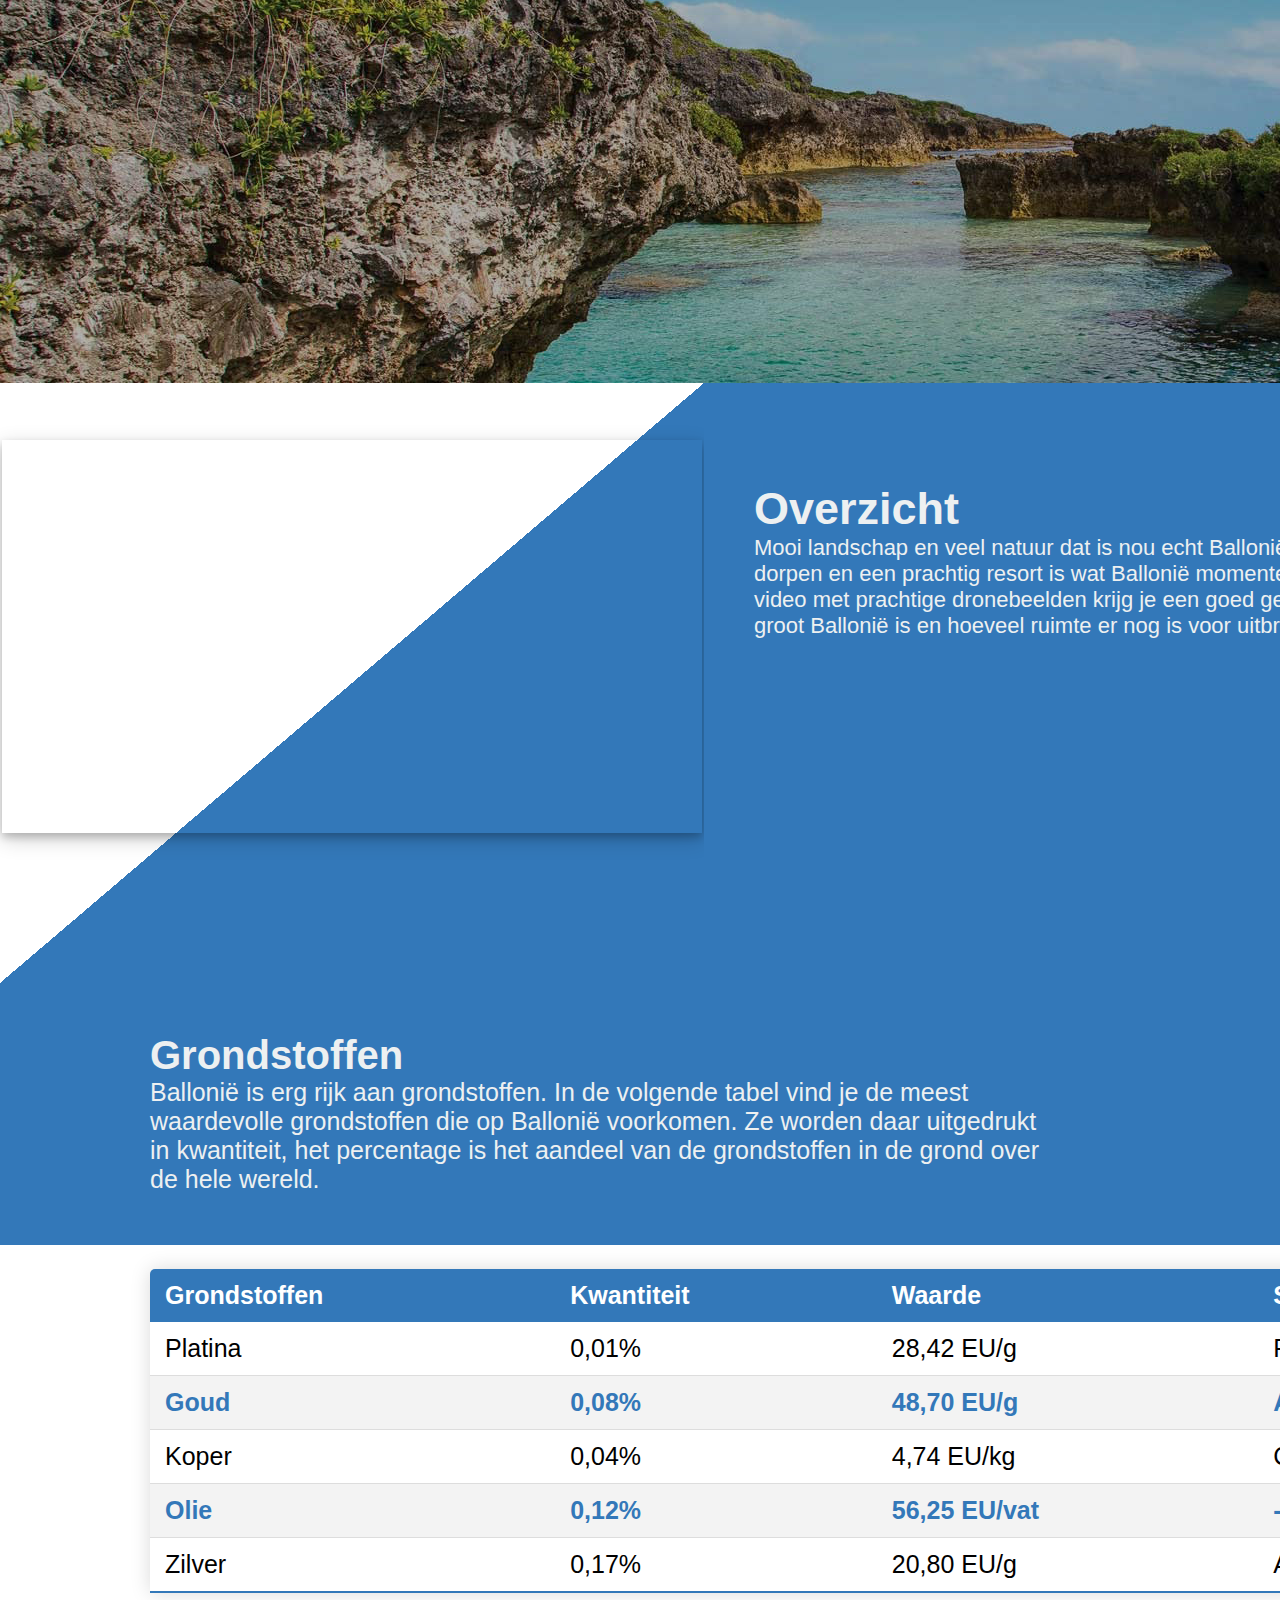
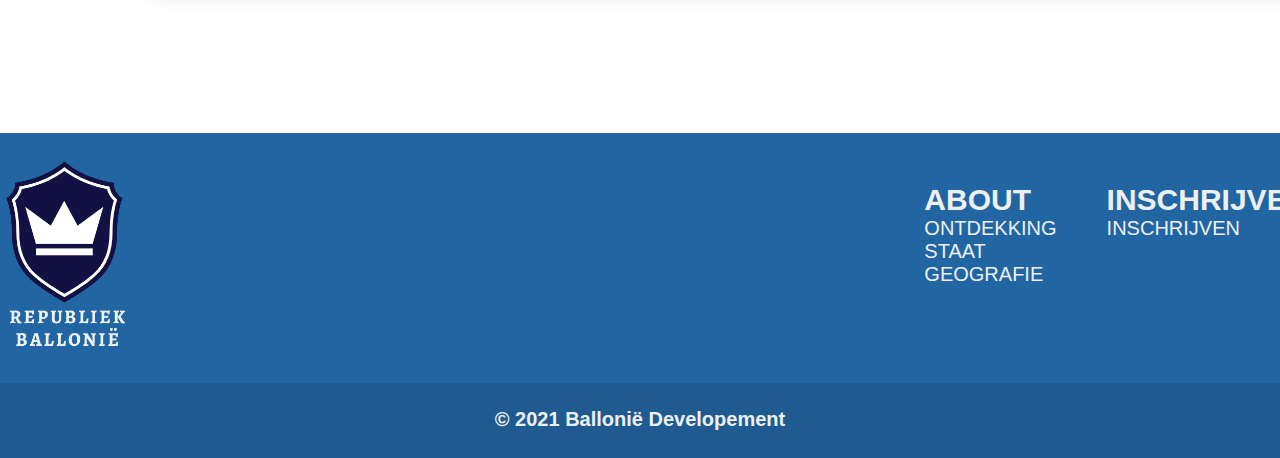
==== commit 3138d4e5: "Add files via upload" ====
--- a/Geografie.html
+++ b/Geografie.html
@@ -148,7 +148,7 @@
       let images_array = [
         "images/Landschap1.jpg",
         "images/Landschap2.jpg",
-        "images/Landschap3.jpg",,
+        "images/Landschap3.jpg",
         "images/Landschap4.jpg",
         "images/Landschap5.jpg",
       ];
@@ -159,9 +159,9 @@
       setInterval(function() {
           i = (i + 1) %  images_array.length;
         $(document).ready(function() {
-          pic.fadeOut(400, () => {
+          pic.fadeOut(0, () => {
               pic.attr("src", images_array[i]);
-            pic.fadeIn(400);
+            pic.fadeIn(0);
           });
         });
       }, 4500);
--- a/Geografie.css
+++ b/Geografie.css
@@ -6,8 +6,7 @@
 }
 
 
-
-li, .links, .Button1 {
+.list, .links, .Button1 {
   font-family: 'Open Sans', sans-serif;
   font-weight: 650;
   font-size: 16px;
@@ -16,8 +15,6 @@
   writing-mode: horizontal;
   text-orientation: upright;
   text-transform: uppercase;
-  word-wrap: break-word;
-  margin-left: 40px
 }
 
 
@@ -30,38 +27,9 @@
   background-color: #3378B9;
 }
 
-.ligging img {
-  width: auto;
-  height: 500px;
-  margin-top: 75px;
-}
-
-.ligging {
-  width: 100%;
-  height: 800px;
-}
-
-.ligging h1 {
-  margin-top: 50px;
-  font-family: "Open Sans", sans-serif;
-  font-size: 40px;
-  font-weight: 800;
-}
-
-.ligging p {
-  font-family: "Open Sans", sans-serif;
-  font-size: 20px;
-  font-weight: normal;
-  margin-bottom: 50px;
-}
-
-.tekstblok {
-  background-color: #3378B9;
-  width: 1000px;
-  height: 95px;
-  color: #edf0f1;
-}
-
+nav {
+  width: 1600px;
+}
 
 .logo {
   max-width:12.5%;
@@ -77,6 +45,7 @@
 
 .nav_links li {
   display: inline-block;
+  margin-left: 5%;
 }
 
 .nav_links li a {
@@ -84,7 +53,7 @@
 }
 
 .nav_links li a:hover {
-  color: #0088a9;
+  color: #0088a9
 }
 
 .Button1 {
@@ -94,15 +63,43 @@
   border-radius: 50px;
   cursor: pointer;
   transition: all 0.3s ease 0;
-  margin-left: 900px;
-}
-
+}
 .Button1:hover {
   background-color: rgba(18,17,68,0.8);
 }
 
 
-
+.ligging img {
+  width: auto;
+  height: 500px;
+  margin-top: 75px;
+}
+
+.ligging {
+  width: 100%;
+  height: 800px;
+}
+
+.ligging h1 {
+  margin-top: 50px;
+  font-family: "Open Sans", sans-serif;
+  font-size: 40px;
+  font-weight: 800;
+}
+
+.ligging p {
+  font-family: "Open Sans", sans-serif;
+  font-size: 20px;
+  font-weight: normal;
+  margin-bottom: 50px;
+}
+
+.tekstblok {
+  background-color: #3378B9;
+  width: 1000px;
+  height: 95px;
+  color: #edf0f1;
+}
 
 .imgbreed {
   width: 100%;
@@ -114,7 +111,6 @@
   display: flex;
   width: 100%;
   height: 600px;
-  m
 }
 
 .slidetekst {
@@ -143,7 +139,6 @@
 .slidetekst p {
   font-size: 22px;
   font-weight: lighter;
-
 }
 
 .gallery {
@@ -202,7 +197,7 @@
 
 .video {
   width: 700px;
-  height: 394px;
+  height: 393.75px;
   margin-top: 8%;
   box-shadow: 0 4px 8px 0 rgba(0, 0, 0, 0.2), 0 6px 20px 0 rgba(0, 0, 0, 0.19)
 }
